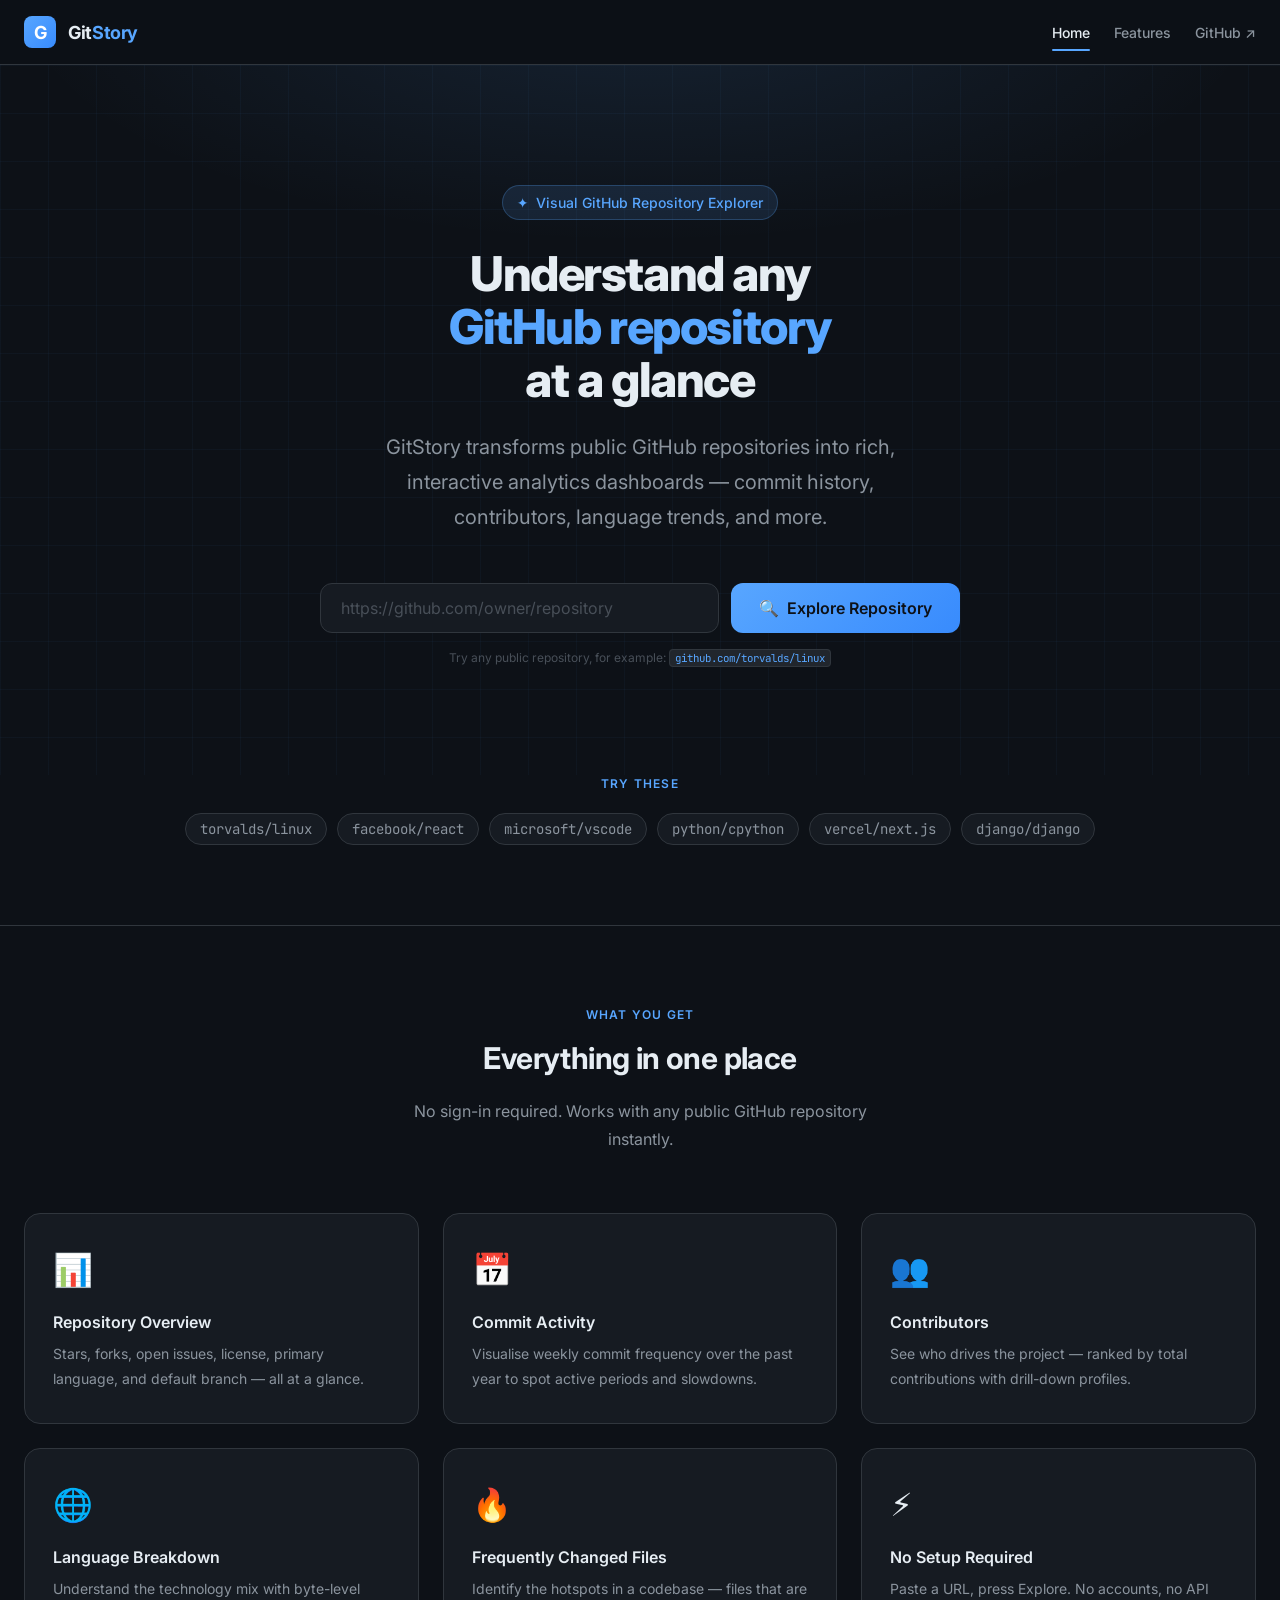
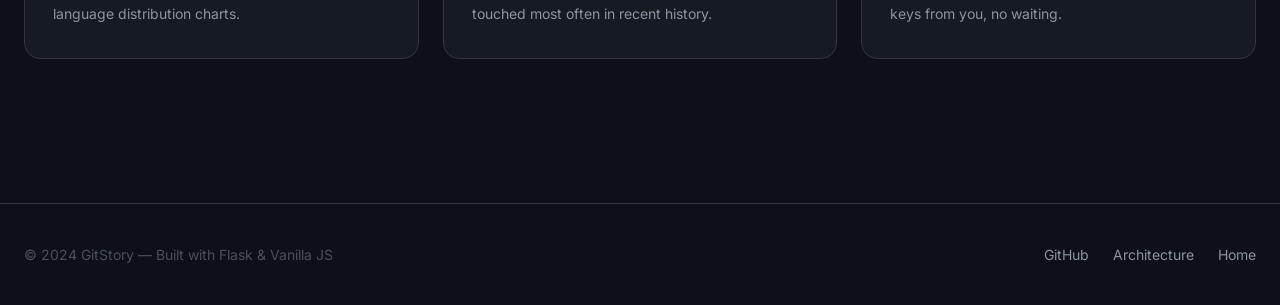
==== gitstory/frontend/index.html @ a5b90ef3 "chore: initialize GitStory project structure" ====
<!DOCTYPE html>
<html lang="en">
<head>
  <meta charset="UTF-8" />
  <meta name="viewport" content="width=device-width, initial-scale=1.0" />
  <title>GitStory — Visual GitHub Repository Explorer</title>
  <meta name="description" content="GitStory transforms public GitHub repositories into interactive development analytics dashboards. Explore commit history, contributors, languages, and more." />

  <!-- Favicon -->
  <link rel="icon" type="image/svg+xml" href="favicon.svg" />

  <!-- Stylesheets -->
  <link rel="stylesheet" href="assets/css/style.css" />
  <link rel="stylesheet" href="assets/css/responsive.css" />

  <style>
    /* ── Landing-page-specific styles ─────────────────────────────────── */

    /* Hero section */
    .hero {
      position: relative;
      overflow: hidden;
      padding: 120px 0 100px;
      text-align: center;
    }

    /* Subtle radial glow behind hero */
    .hero::before {
      content: '';
      position: absolute;
      inset: 0;
      background:
        radial-gradient(ellipse 70% 50% at 50% -10%, rgba(88,166,255,0.12) 0%, transparent 70%);
      pointer-events: none;
    }

    /* Animated grid pattern */
    .hero::after {
      content: '';
      position: absolute;
      inset: 0;
      background-image:
        linear-gradient(rgba(88,166,255,0.04) 1px, transparent 1px),
        linear-gradient(90deg, rgba(88,166,255,0.04) 1px, transparent 1px);
      background-size: 48px 48px;
      pointer-events: none;
    }

    .hero-content {
      position: relative;
      z-index: 1;
    }

    .hero-eyebrow {
      display: inline-flex;
      align-items: center;
      gap: 8px;
      font-size: var(--text-sm);
      font-weight: var(--fw-medium);
      color: var(--color-accent);
      background: var(--color-accent-muted);
      border: 1px solid rgba(88,166,255,0.25);
      padding: 6px 14px;
      border-radius: var(--radius-full);
      margin-bottom: 28px;
    }

    .hero-title {
      font-size: var(--text-5xl);
      font-weight: var(--fw-extrabold);
      line-height: 1.1;
      letter-spacing: -0.03em;
      color: var(--color-text-primary);
      margin-bottom: 24px;
    }

    .hero-title .accent { color: var(--color-accent); }

    .hero-description {
      font-size: var(--text-xl);
      color: var(--color-text-secondary);
      max-width: 580px;
      margin-inline: auto;
      margin-bottom: 48px;
      line-height: var(--lh-relaxed);
    }

    /* URL input row */
    .hero-input-row {
      display: flex;
      gap: 12px;
      max-width: 640px;
      margin-inline: auto;
      margin-bottom: 16px;
    }

    .hero-input {
      flex: 1;
      padding: 14px 20px;
      font-size: var(--text-base);
      background: var(--color-bg-surface);
      border: 1px solid var(--color-border);
      border-radius: var(--radius-lg);
      color: var(--color-text-primary);
      outline: none;
      transition: border-color var(--transition-fast), box-shadow var(--transition-fast);
    }

    .hero-input::placeholder { color: var(--color-text-muted); }

    .hero-input:focus {
      border-color: var(--color-accent);
      box-shadow: 0 0 0 3px var(--color-accent-muted);
    }

    .hero-input.error { border-color: var(--color-danger); }

    .hero-btn {
      padding: 14px 28px;
      font-size: var(--text-base);
      font-weight: var(--fw-semibold);
      background: linear-gradient(135deg, var(--color-accent), #388bfd);
      color: #0d1117;
      border: none;
      border-radius: var(--radius-lg);
      cursor: pointer;
      display: inline-flex;
      align-items: center;
      gap: 8px;
      transition:
        background var(--transition-fast),
        box-shadow var(--transition-fast),
        transform var(--transition-fast);
      white-space: nowrap;
      flex-shrink: 0;
    }

    .hero-btn:hover {
      background: linear-gradient(135deg, #79c0ff, #58a6ff);
      box-shadow: 0 0 28px rgba(88,166,255,0.35);
    }

    .hero-btn:active  { transform: translateY(1px); }
    .hero-btn:disabled { opacity: 0.55; cursor: not-allowed; transform: none; }

    .hero-btn:focus-visible {
      outline: 2px solid var(--color-accent);
      outline-offset: 3px;
    }

    .input-hint {
      font-size: var(--text-xs);
      color: var(--color-text-muted);
      margin-bottom: 8px;
    }

    .input-error-msg {
      font-size: var(--text-sm);
      color: var(--color-danger);
      min-height: 20px;
      margin-top: 4px;
    }

    /* Features section */
    .features-section {
      padding: 80px 0;
      border-top: 1px solid var(--color-border);
    }

    .section-label {
      font-size: var(--text-xs);
      font-weight: var(--fw-semibold);
      text-transform: uppercase;
      letter-spacing: 0.1em;
      color: var(--color-accent);
      margin-bottom: 12px;
      text-align: center;
    }

    .section-title {
      font-size: var(--text-3xl);
      font-weight: var(--fw-bold);
      color: var(--color-text-primary);
      text-align: center;
      letter-spacing: -0.02em;
      margin-bottom: 16px;
    }

    .section-subtitle {
      font-size: var(--text-base);
      color: var(--color-text-secondary);
      text-align: center;
      max-width: 480px;
      margin-inline: auto;
      margin-bottom: 60px;
      line-height: var(--lh-relaxed);
    }

    .features-grid {
      display: grid;
      grid-template-columns: repeat(3, 1fr);
      gap: 24px;
    }

    .feature-card {
      background: var(--color-bg-surface);
      border: 1px solid var(--color-border);
      border-radius: var(--radius-xl);
      padding: 32px 28px;
      transition: border-color var(--transition-normal), box-shadow var(--transition-normal), transform var(--transition-normal);
    }

    .feature-card:hover {
      border-color: var(--color-accent);
      box-shadow: 0 0 24px rgba(88,166,255,0.12);
      transform: translateY(-2px);
    }

    .feature-icon {
      font-size: 2rem;
      margin-bottom: 16px;
      display: block;
    }

    .feature-title {
      font-size: var(--text-base);
      font-weight: var(--fw-semibold);
      color: var(--color-text-primary);
      margin-bottom: 8px;
    }

    .feature-desc {
      font-size: var(--text-sm);
      color: var(--color-text-secondary);
      line-height: var(--lh-relaxed);
    }

    /* Example repos */
    .examples-section {
      padding: 0 0 80px;
    }

    .examples-row {
      display: flex;
      flex-wrap: wrap;
      gap: 10px;
      justify-content: center;
      margin-top: 20px;
    }

    .example-chip {
      display: inline-flex;
      align-items: center;
      gap: 6px;
      padding: 6px 14px;
      background: var(--color-bg-surface);
      border: 1px solid var(--color-border);
      border-radius: var(--radius-full);
      font-size: var(--text-sm);
      font-family: var(--font-mono);
      color: var(--color-text-secondary);
      cursor: pointer;
      transition: border-color var(--transition-fast), color var(--transition-fast), background var(--transition-fast);
    }

    .example-chip:hover {
      border-color: var(--color-accent);
      color: var(--color-accent);
      background: var(--color-accent-muted);
    }
  </style>
</head>

<body>
  <!-- ── Navigation ────────────────────────────────────────────────────── -->
  <nav class="navbar" role="navigation" aria-label="Main navigation">
    <div class="navbar-inner">
      <a href="index.html" class="navbar-brand" aria-label="GitStory home">
        <div class="brand-mark" aria-hidden="true">G</div>
        <span class="brand-name">Git<span>Story</span></span>
      </a>

      <ul class="navbar-links" id="nav-links" role="list">
        <li><a href="index.html" class="active" aria-current="page">Home</a></li>
        <li><a href="#features">Features</a></li>
        <li><a href="https://github.com" target="_blank" rel="noopener noreferrer">GitHub ↗</a></li>
      </ul>

      <button
        class="navbar-toggle"
        id="nav-toggle"
        aria-label="Toggle navigation menu"
        aria-expanded="false"
        aria-controls="nav-links"
      >
        <svg width="22" height="22" viewBox="0 0 24 24" fill="none" stroke="currentColor" stroke-width="2">
          <line x1="3" y1="6"  x2="21" y2="6"  />
          <line x1="3" y1="12" x2="21" y2="12" />
          <line x1="3" y1="18" x2="21" y2="18" />
        </svg>
      </button>
    </div>
  </nav>

  <!-- ── Hero ──────────────────────────────────────────────────────────── -->
  <main>
    <section class="hero" aria-labelledby="hero-heading">
      <div class="container">
        <div class="hero-content">
          <div class="hero-eyebrow" aria-label="Open source project">
            <span aria-hidden="true">✦</span>
            Visual GitHub Repository Explorer
          </div>

          <h1 class="hero-title" id="hero-heading">
            Understand any<br />
            <span class="accent">GitHub repository</span><br />
            at a glance
          </h1>

          <p class="hero-description">
            GitStory transforms public GitHub repositories into rich, interactive
            analytics dashboards — commit history, contributors, language trends, and more.
          </p>

          <!-- Repository URL input -->
          <form id="explore-form" novalidate aria-label="Explore a repository">
            <div class="hero-input-row">
              <label for="repo-url-input" class="sr-only">GitHub repository URL</label>
              <input
                type="url"
                id="repo-url-input"
                class="hero-input"
                placeholder="https://github.com/owner/repository"
                autocomplete="off"
                spellcheck="false"
                aria-required="true"
                aria-describedby="input-hint input-error"
              />
              <button type="submit" id="explore-btn" class="hero-btn">
                <span aria-hidden="true">🔍</span>
                Explore Repository
              </button>
            </div>

            <p id="input-hint" class="input-hint">
              Try any public repository, for example: <code>github.com/torvalds/linux</code>
            </p>
            <p id="input-error" class="input-error-msg hidden" aria-live="polite"></p>
          </form>
        </div>
      </div>
    </section>

    <!-- ── Example repositories ─────────────────────────────────────────── -->
    <section class="examples-section" aria-label="Example repositories">
      <div class="container">
        <p class="section-label">Try these</p>
        <div class="examples-row" id="examples-row">
          <button class="example-chip" data-url="https://github.com/torvalds/linux"       type="button">torvalds/linux</button>
          <button class="example-chip" data-url="https://github.com/facebook/react"       type="button">facebook/react</button>
          <button class="example-chip" data-url="https://github.com/microsoft/vscode"     type="button">microsoft/vscode</button>
          <button class="example-chip" data-url="https://github.com/python/cpython"       type="button">python/cpython</button>
          <button class="example-chip" data-url="https://github.com/vercel/next.js"       type="button">vercel/next.js</button>
          <button class="example-chip" data-url="https://github.com/django/django"        type="button">django/django</button>
        </div>
      </div>
    </section>

    <!-- ── Features ─────────────────────────────────────────────────────── -->
    <section class="features-section" id="features" aria-labelledby="features-heading">
      <div class="container">
        <p class="section-label">What you get</p>
        <h2 class="section-title" id="features-heading">Everything in one place</h2>
        <p class="section-subtitle">
          No sign-in required. Works with any public GitHub repository instantly.
        </p>

        <div class="features-grid">
          <article class="feature-card">
            <span class="feature-icon" aria-hidden="true">📊</span>
            <h3 class="feature-title">Repository Overview</h3>
            <p class="feature-desc">Stars, forks, open issues, license, primary language, and default branch — all at a glance.</p>
          </article>

          <article class="feature-card">
            <span class="feature-icon" aria-hidden="true">📅</span>
            <h3 class="feature-title">Commit Activity</h3>
            <p class="feature-desc">Visualise weekly commit frequency over the past year to spot active periods and slowdowns.</p>
          </article>

          <article class="feature-card">
            <span class="feature-icon" aria-hidden="true">👥</span>
            <h3 class="feature-title">Contributors</h3>
            <p class="feature-desc">See who drives the project — ranked by total contributions with drill-down profiles.</p>
          </article>

          <article class="feature-card">
            <span class="feature-icon" aria-hidden="true">🌐</span>
            <h3 class="feature-title">Language Breakdown</h3>
            <p class="feature-desc">Understand the technology mix with byte-level language distribution charts.</p>
          </article>

          <article class="feature-card">
            <span class="feature-icon" aria-hidden="true">🔥</span>
            <h3 class="feature-title">Frequently Changed Files</h3>
            <p class="feature-desc">Identify the hotspots in a codebase — files that are touched most often in recent history.</p>
          </article>

          <article class="feature-card">
            <span class="feature-icon" aria-hidden="true">⚡</span>
            <h3 class="feature-title">No Setup Required</h3>
            <p class="feature-desc">Paste a URL, press Explore. No accounts, no API keys from you, no waiting.</p>
          </article>
        </div>
      </div>
    </section>
  </main>

  <!-- ── Footer ────────────────────────────────────────────────────────── -->
  <footer class="footer">
    <div class="footer-inner">
      <p class="footer-copy">© 2024 GitStory — Built with Flask &amp; Vanilla JS</p>
      <nav class="footer-links" aria-label="Footer navigation">
        <a href="https://github.com" target="_blank" rel="noopener noreferrer">GitHub</a>
        <a href="docs/architecture.md">Architecture</a>
        <a href="index.html">Home</a>
      </nav>
    </div>
  </footer>

  <!-- Scripts (load order matters: config → utils → api → app) -->
  <script src="assets/js/config.js"></script>
  <script src="assets/js/utils.js"></script>
  <script src="assets/js/api.js"></script>
  <script src="assets/js/app.js"></script>

  <!-- Example chip click handler -->
  <script>
    document.getElementById('examples-row')?.addEventListener('click', (e) => {
      const chip = e.target.closest('.example-chip');
      if (!chip) return;
      const input = document.getElementById('repo-url-input');
      if (input) {
        input.value = chip.dataset.url;
        input.focus();
      }
    });
  </script>
</body>
</html>
---- gitstory/frontend/assets/css/style.css ----
/* ============================================================
   GitStory — Global Design System (style.css)
   Modern dark developer aesthetic with cyan accent
   ============================================================ */

/* ── Google Fonts import ──────────────────────────────────── */
@import url('https://fonts.googleapis.com/css2?family=Inter:wght@300;400;500;600;700;800&family=JetBrains+Mono:wght@400;500;600&display=swap');

/* ── Design tokens ───────────────────────────────────────── */
:root {
  /* Palette */
  --color-bg-base:       #0d1117;
  --color-bg-surface:    #161b22;
  --color-bg-elevated:   #21262d;
  --color-bg-overlay:    #30363d;
  --color-border:        #30363d;
  --color-border-subtle: #21262d;

  /* Accent — electric cyan */
  --color-accent:        #58a6ff;
  --color-accent-glow:   rgba(88, 166, 255, 0.18);
  --color-accent-hover:  #79c0ff;
  --color-accent-muted:  rgba(88, 166, 255, 0.12);

  /* Text */
  --color-text-primary:   #e6edf3;
  --color-text-secondary: #8b949e;
  --color-text-muted:     #484f58;
  --color-text-inverse:   #0d1117;

  /* Status */
  --color-success:  #3fb950;
  --color-warning:  #d29922;
  --color-danger:   #f85149;
  --color-info:     --color-accent;

  /* Typography */
  --font-sans:  'Inter', system-ui, -apple-system, sans-serif;
  --font-mono:  'JetBrains Mono', 'Fira Code', monospace;

  --text-xs:   0.75rem;
  --text-sm:   0.875rem;
  --text-base: 1rem;
  --text-lg:   1.125rem;
  --text-xl:   1.25rem;
  --text-2xl:  1.5rem;
  --text-3xl:  1.875rem;
  --text-4xl:  2.25rem;
  --text-5xl:  3rem;

  --fw-light:    300;
  --fw-regular:  400;
  --fw-medium:   500;
  --fw-semibold: 600;
  --fw-bold:     700;
  --fw-extrabold:800;

  --lh-tight:  1.25;
  --lh-normal: 1.5;
  --lh-relaxed:1.75;

  /* Spacing */
  --space-1:  0.25rem;
  --space-2:  0.5rem;
  --space-3:  0.75rem;
  --space-4:  1rem;
  --space-5:  1.25rem;
  --space-6:  1.5rem;
  --space-8:  2rem;
  --space-10: 2.5rem;
  --space-12: 3rem;
  --space-16: 4rem;
  --space-20: 5rem;
  --space-24: 6rem;

  /* Layout */
  --max-width:      1280px;
  --sidebar-width:  260px;

  /* Radii */
  --radius-sm:  4px;
  --radius-md:  8px;
  --radius-lg:  12px;
  --radius-xl:  16px;
  --radius-full:9999px;

  /* Shadows */
  --shadow-sm:  0 1px 3px rgba(0,0,0,0.4);
  --shadow-md:  0 4px 12px rgba(0,0,0,0.5);
  --shadow-lg:  0 8px 24px rgba(0,0,0,0.6);
  --shadow-glow:0 0 20px var(--color-accent-glow);

  /* Transitions */
  --transition-fast:   150ms ease;
  --transition-normal: 250ms ease;
  --transition-slow:   400ms ease;

  /* Z-index layers */
  --z-base:    1;
  --z-dropdown:100;
  --z-sticky:  200;
  --z-modal:   300;
  --z-toast:   400;
}

/* ── Reset & base ────────────────────────────────────────── */
*, *::before, *::after {
  box-sizing: border-box;
  margin: 0;
  padding: 0;
}

html {
  scroll-behavior: smooth;
  -webkit-text-size-adjust: 100%;
}

body {
  font-family: var(--font-sans);
  font-size: var(--text-base);
  font-weight: var(--fw-regular);
  line-height: var(--lh-normal);
  color: var(--color-text-primary);
  background-color: var(--color-bg-base);
  -webkit-font-smoothing: antialiased;
  -moz-osx-font-smoothing: grayscale;
}

img, video, svg {
  display: block;
  max-width: 100%;
}

a {
  color: var(--color-accent);
  text-decoration: none;
  transition: color var(--transition-fast);
}

a:hover { color: var(--color-accent-hover); }

a:focus-visible {
  outline: 2px solid var(--color-accent);
  outline-offset: 3px;
  border-radius: var(--radius-sm);
}

button {
  font-family: inherit;
  cursor: pointer;
}

input, textarea, select {
  font-family: inherit;
}

/* ── Typography helpers ──────────────────────────────────── */
.text-xs      { font-size: var(--text-xs); }
.text-sm      { font-size: var(--text-sm); }
.text-base    { font-size: var(--text-base); }
.text-lg      { font-size: var(--text-lg); }
.text-xl      { font-size: var(--text-xl); }
.text-2xl     { font-size: var(--text-2xl); }
.text-3xl     { font-size: var(--text-3xl); }
.text-4xl     { font-size: var(--text-4xl); }

.font-mono    { font-family: var(--font-mono); }
.font-medium  { font-weight: var(--fw-medium); }
.font-semibold{ font-weight: var(--fw-semibold); }
.font-bold    { font-weight: var(--fw-bold); }

.text-primary   { color: var(--color-text-primary); }
.text-secondary { color: var(--color-text-secondary); }
.text-muted     { color: var(--color-text-muted); }
.text-accent    { color: var(--color-accent); }
.text-success   { color: var(--color-success); }
.text-danger    { color: var(--color-danger); }
.text-warning   { color: var(--color-warning); }

/* ── Layout helpers ──────────────────────────────────────── */
.container {
  width: 100%;
  max-width: var(--max-width);
  margin-inline: auto;
  padding-inline: var(--space-6);
}

.flex          { display: flex; }
.flex-col      { flex-direction: column; }
.flex-wrap     { flex-wrap: wrap; }
.items-center  { align-items: center; }
.items-start   { align-items: flex-start; }
.justify-center{ justify-content: center; }
.justify-between{justify-content: space-between; }
.gap-2         { gap: var(--space-2); }
.gap-3         { gap: var(--space-3); }
.gap-4         { gap: var(--space-4); }
.gap-6         { gap: var(--space-6); }
.gap-8         { gap: var(--space-8); }
.grow          { flex-grow: 1; }

/* ── Buttons ─────────────────────────────────────────────── */
.btn {
  display: inline-flex;
  align-items: center;
  gap: var(--space-2);
  padding: var(--space-3) var(--space-6);
  font-size: var(--text-sm);
  font-weight: var(--fw-semibold);
  line-height: 1;
  border: 1px solid transparent;
  border-radius: var(--radius-md);
  cursor: pointer;
  transition:
    background-color var(--transition-fast),
    border-color var(--transition-fast),
    box-shadow var(--transition-fast),
    transform var(--transition-fast);
  white-space: nowrap;
  text-decoration: none;
}

.btn:focus-visible {
  outline: 2px solid var(--color-accent);
  outline-offset: 3px;
}

.btn:active { transform: translateY(1px); }

/* Primary */
.btn-primary {
  background: linear-gradient(135deg, var(--color-accent) 0%, #388bfd 100%);
  color: var(--color-text-inverse);
  border-color: var(--color-accent);
}
.btn-primary:hover {
  background: linear-gradient(135deg, var(--color-accent-hover) 0%, #58a6ff 100%);
  box-shadow: var(--shadow-glow);
  color: var(--color-text-inverse);
}

/* Ghost */
.btn-ghost {
  background: transparent;
  color: var(--color-text-secondary);
  border-color: var(--color-border);
}
.btn-ghost:hover {
  background: var(--color-bg-elevated);
  color: var(--color-text-primary);
  border-color: var(--color-accent);
}

/* Danger */
.btn-danger {
  background: transparent;
  color: var(--color-danger);
  border-color: var(--color-danger);
}
.btn-danger:hover {
  background: rgba(248,81,73,0.12);
}

/* Sizes */
.btn-sm { padding: var(--space-2) var(--space-4); font-size: var(--text-xs); }
.btn-lg { padding: var(--space-4) var(--space-8); font-size: var(--text-base); }

.btn:disabled, .btn[disabled] {
  opacity: 0.5;
  cursor: not-allowed;
  transform: none;
  pointer-events: none;
}

/* ── Input ───────────────────────────────────────────────── */
.input-field {
  width: 100%;
  padding: var(--space-3) var(--space-4);
  font-size: var(--text-sm);
  color: var(--color-text-primary);
  background: var(--color-bg-surface);
  border: 1px solid var(--color-border);
  border-radius: var(--radius-md);
  transition:
    border-color var(--transition-fast),
    box-shadow var(--transition-fast);
  outline: none;
}

.input-field::placeholder { color: var(--color-text-muted); }

.input-field:focus {
  border-color: var(--color-accent);
  box-shadow: 0 0 0 3px var(--color-accent-muted);
}

.input-field.error { border-color: var(--color-danger); }

/* ── Cards ───────────────────────────────────────────────── */
.card {
  background: var(--color-bg-surface);
  border: 1px solid var(--color-border);
  border-radius: var(--radius-lg);
  padding: var(--space-6);
  transition: border-color var(--transition-fast), box-shadow var(--transition-fast);
}

.card:hover {
  border-color: var(--color-accent);
  box-shadow: var(--shadow-glow);
}

.card-header {
  display: flex;
  align-items: center;
  justify-content: space-between;
  margin-bottom: var(--space-4);
  padding-bottom: var(--space-4);
  border-bottom: 1px solid var(--color-border-subtle);
}

.card-title {
  font-size: var(--text-base);
  font-weight: var(--fw-semibold);
  color: var(--color-text-primary);
  display: flex;
  align-items: center;
  gap: var(--space-2);
}

/* ── Badges ──────────────────────────────────────────────── */
.badge {
  display: inline-flex;
  align-items: center;
  gap: var(--space-1);
  padding: 2px var(--space-2);
  font-size: var(--text-xs);
  font-weight: var(--fw-medium);
  border-radius: var(--radius-full);
  white-space: nowrap;
}

.badge-accent  { background: var(--color-accent-muted); color: var(--color-accent); }
.badge-success { background: rgba(63,185,80,0.15);       color: var(--color-success); }
.badge-warning { background: rgba(210,153,34,0.15);      color: var(--color-warning); }
.badge-danger  { background: rgba(248,81,73,0.15);       color: var(--color-danger); }
.badge-neutral { background: var(--color-bg-elevated);   color: var(--color-text-secondary); }

/* ── Alert / message banners ─────────────────────────────── */
.alert {
  display: flex;
  align-items: flex-start;
  gap: var(--space-3);
  padding: var(--space-4) var(--space-5);
  border-radius: var(--radius-md);
  font-size: var(--text-sm);
  border: 1px solid transparent;
}

.alert-error   { background: rgba(248,81,73,0.1);   border-color: rgba(248,81,73,0.3); color: #ff7b72; }
.alert-success { background: rgba(63,185,80,0.1);   border-color: rgba(63,185,80,0.3); color: var(--color-success); }
.alert-warning { background: rgba(210,153,34,0.1);  border-color: rgba(210,153,34,0.3); color: var(--color-warning); }
.alert-info    { background: var(--color-accent-muted); border-color: rgba(88,166,255,0.3); color: var(--color-accent); }

/* ── Skeleton loaders ────────────────────────────────────── */
@keyframes skeleton-pulse {
  0%, 100% { opacity: 1; }
  50%       { opacity: 0.4; }
}

.skeleton {
  background: var(--color-bg-elevated);
  border-radius: var(--radius-sm);
  animation: skeleton-pulse 1.8s ease-in-out infinite;
}

.skeleton-text { height: 1em; margin-bottom: var(--space-2); }
.skeleton-text.w-3-4 { width: 75%; }
.skeleton-text.w-1-2 { width: 50%; }
.skeleton-text.w-1-4 { width: 25%; }
.skeleton-block { height: 120px; width: 100%; }

/* ── Stat item ───────────────────────────────────────────── */
.stat-item {
  display: flex;
  flex-direction: column;
  gap: var(--space-1);
}
.stat-value {
  font-size: var(--text-2xl);
  font-weight: var(--fw-bold);
  color: var(--color-text-primary);
  font-variant-numeric: tabular-nums;
}
.stat-label {
  font-size: var(--text-xs);
  color: var(--color-text-secondary);
  text-transform: uppercase;
  letter-spacing: 0.05em;
}

/* ── Navigation ──────────────────────────────────────────── */
.navbar {
  position: sticky;
  top: 0;
  z-index: var(--z-sticky);
  background: rgba(13, 17, 23, 0.85);
  backdrop-filter: blur(12px);
  -webkit-backdrop-filter: blur(12px);
  border-bottom: 1px solid var(--color-border);
}

.navbar-inner {
  display: flex;
  align-items: center;
  justify-content: space-between;
  height: 64px;
  padding-inline: var(--space-6);
  max-width: var(--max-width);
  margin-inline: auto;
}

.navbar-brand {
  display: flex;
  align-items: center;
  gap: var(--space-3);
  text-decoration: none;
}

.brand-mark {
  width: 32px;
  height: 32px;
  background: linear-gradient(135deg, var(--color-accent), #388bfd);
  border-radius: var(--radius-md);
  display: flex;
  align-items: center;
  justify-content: center;
  font-size: var(--text-lg);
  font-weight: var(--fw-bold);
  color: white;
  flex-shrink: 0;
}

.brand-name {
  font-size: var(--text-lg);
  font-weight: var(--fw-bold);
  color: var(--color-text-primary);
  letter-spacing: -0.02em;
}

.brand-name span { color: var(--color-accent); }

.navbar-links {
  display: flex;
  align-items: center;
  gap: var(--space-6);
  list-style: none;
}

.navbar-links a {
  font-size: var(--text-sm);
  font-weight: var(--fw-medium);
  color: var(--color-text-secondary);
  transition: color var(--transition-fast);
  padding: var(--space-2) 0;
  position: relative;
}

.navbar-links a::after {
  content: '';
  position: absolute;
  bottom: -2px;
  left: 0;
  right: 0;
  height: 2px;
  background: var(--color-accent);
  border-radius: 2px;
  transform: scaleX(0);
  transition: transform var(--transition-fast);
}

.navbar-links a:hover,
.navbar-links a.active {
  color: var(--color-text-primary);
}

.navbar-links a:hover::after,
.navbar-links a.active::after {
  transform: scaleX(1);
}

/* Mobile hamburger */
.navbar-toggle {
  display: none;
  background: none;
  border: none;
  color: var(--color-text-secondary);
  cursor: pointer;
  padding: var(--space-2);
}

/* ── Footer ──────────────────────────────────────────────── */
.footer {
  border-top: 1px solid var(--color-border);
  padding: var(--space-10) 0;
  margin-top: var(--space-16);
}

.footer-inner {
  max-width: var(--max-width);
  margin-inline: auto;
  padding-inline: var(--space-6);
  display: flex;
  align-items: center;
  justify-content: space-between;
  gap: var(--space-6);
  flex-wrap: wrap;
}

.footer-copy {
  font-size: var(--text-sm);
  color: var(--color-text-muted);
}

.footer-links {
  display: flex;
  gap: var(--space-6);
}

.footer-links a {
  font-size: var(--text-sm);
  color: var(--color-text-secondary);
}

/* ── Utility ─────────────────────────────────────────────── */
.sr-only {
  position: absolute;
  width: 1px;
  height: 1px;
  padding: 0;
  margin: -1px;
  overflow: hidden;
  clip: rect(0,0,0,0);
  white-space: nowrap;
  border: 0;
}

.hidden  { display: none !important; }
.visible { display: block; }

.mt-2  { margin-top: var(--space-2); }
.mt-4  { margin-top: var(--space-4); }
.mt-6  { margin-top: var(--space-6); }
.mt-8  { margin-top: var(--space-8); }
.mb-4  { margin-bottom: var(--space-4); }
.mb-6  { margin-bottom: var(--space-6); }
.mb-8  { margin-bottom: var(--space-8); }

.p-4   { padding: var(--space-4); }
.p-6   { padding: var(--space-6); }
.py-2  { padding-block: var(--space-2); }
.py-4  { padding-block: var(--space-4); }
.px-4  { padding-inline: var(--space-4); }

.truncate {
  overflow: hidden;
  text-overflow: ellipsis;
  white-space: nowrap;
}

.text-center { text-align: center; }

/* ── Code inline ─────────────────────────────────────────── */
code {
  font-family: var(--font-mono);
  font-size: 0.9em;
  background: var(--color-bg-elevated);
  border: 1px solid var(--color-border);
  border-radius: var(--radius-sm);
  padding: 1px 5px;
  color: var(--color-accent);
}

/* ── Divider ─────────────────────────────────────────────── */
.divider {
  height: 1px;
  background: var(--color-border);
  margin-block: var(--space-6);
}

/* ── Spinner ─────────────────────────────────────────────── */
@keyframes spin {
  to { transform: rotate(360deg); }
}

.spinner {
  display: inline-block;
  width: 18px;
  height: 18px;
  border: 2px solid var(--color-border);
  border-top-color: var(--color-accent);
  border-radius: 50%;
  animation: spin 0.7s linear infinite;
}

.spinner-lg {
  width: 36px;
  height: 36px;
  border-width: 3px;
}
---- gitstory/frontend/assets/css/responsive.css ----
/* ============================================================
   GitStory — Responsive Breakpoints (responsive.css)
   Mobile-first additions and overrides
   ============================================================ */

/* ── Tablet  (max 1024px) ────────────────────────────────── */
@media (max-width: 1024px) {
  .dashboard-grid {
    grid-template-columns: 1fr;
  }
  .dashboard-grid .span-2 {
    grid-column: span 1;
  }

  .stats-row {
    grid-template-columns: repeat(2, 1fr);
  }
}

/* ── Small tablet / large phone  (max 768px) ─────────────── */
@media (max-width: 768px) {
  /* Navbar */
  .navbar-links {
    display: none;
    position: absolute;
    top: 64px;
    left: 0;
    right: 0;
    flex-direction: column;
    background: var(--color-bg-surface);
    border-bottom: 1px solid var(--color-border);
    padding: var(--space-4);
    gap: var(--space-2);
    z-index: var(--z-dropdown);
  }

  .navbar-links.open { display: flex; }
  .navbar-toggle { display: block; }

  /* Sidebar collapses to top drawer */
  .app-shell { flex-direction: column; }

  .sidebar {
    width: 100%;
    height: auto;
    position: relative;
    border-right: none;
    border-bottom: 1px solid var(--color-border);
  }

  .sidebar-nav {
    display: none;
  }

  .sidebar.open .sidebar-nav {
    display: block;
  }

  /* Content */
  .content-header { padding: var(--space-4) var(--space-5); }
  .content-body   { padding: var(--space-4) var(--space-5); }

  .repo-overview { flex-direction: column; }

  .stats-row { grid-template-columns: repeat(2, 1fr); }

  /* Hero */
  .hero-title { font-size: var(--text-3xl) !important; }
  .hero-description { font-size: var(--text-base) !important; }

  .hero-input-row {
    flex-direction: column !important;
  }

  .features-grid {
    grid-template-columns: 1fr !important;
  }
}

/* ── Phone  (max 480px) ──────────────────────────────────── */
@media (max-width: 480px) {
  .container {
    padding-inline: var(--space-4);
  }

  .stats-row { grid-template-columns: 1fr 1fr; }

  .card { padding: var(--space-4); }

  .stat-card { padding: var(--space-4); }

  .stat-card-value { font-size: var(--text-xl); }

  .content-header { padding: var(--space-4); }
  .content-body   { padding: var(--space-4); }

  .hero-title { font-size: var(--text-2xl) !important; }

  .footer-inner { flex-direction: column; text-align: center; }
}

/* ── Reduced motion ──────────────────────────────────────── */
@media (prefers-reduced-motion: reduce) {
  *, *::before, *::after {
    animation-duration: 0.01ms !important;
    animation-iteration-count: 1 !important;
    transition-duration: 0.01ms !important;
    scroll-behavior: auto !important;
  }
}
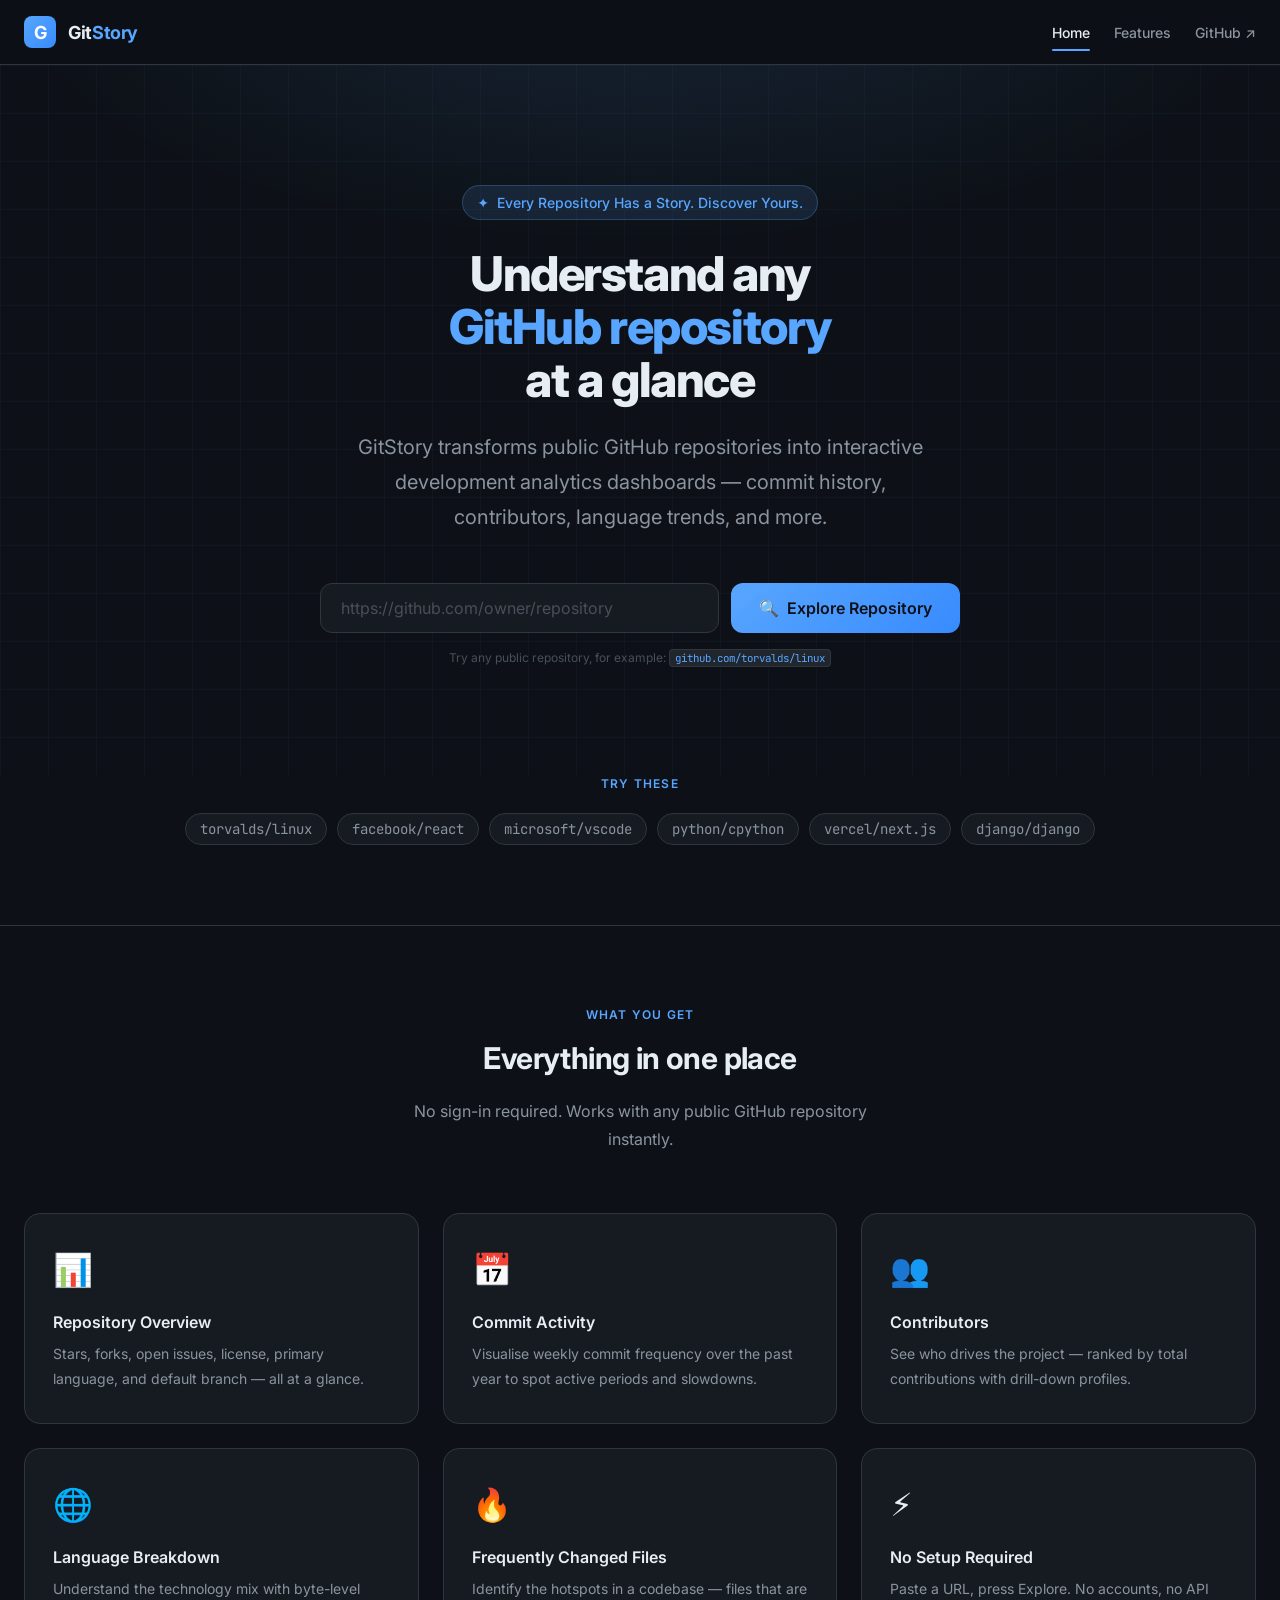
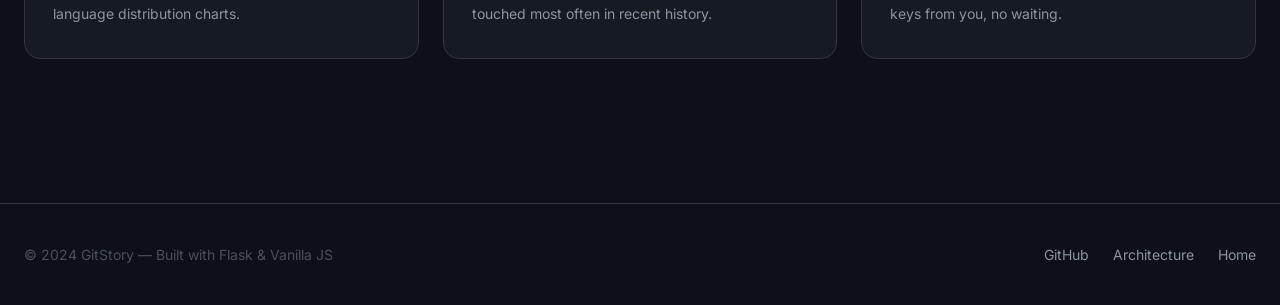
==== commit d0c7c672: "project foundation" ====
--- a/gitstory/frontend/index.html
+++ b/gitstory/frontend/index.html
@@ -307,9 +307,9 @@
     <section class="hero" aria-labelledby="hero-heading">
       <div class="container">
         <div class="hero-content">
-          <div class="hero-eyebrow" aria-label="Open source project">
+          <div class="hero-eyebrow" aria-label="Tagline">
             <span aria-hidden="true">✦</span>
-            Visual GitHub Repository Explorer
+            Every Repository Has a Story. Discover Yours.
           </div>
 
           <h1 class="hero-title" id="hero-heading">
@@ -319,8 +319,8 @@
           </h1>
 
           <p class="hero-description">
-            GitStory transforms public GitHub repositories into rich, interactive
-            analytics dashboards — commit history, contributors, language trends, and more.
+            GitStory transforms public GitHub repositories into interactive
+            development analytics dashboards — commit history, contributors, language trends, and more.
           </p>
 
           <!-- Repository URL input -->
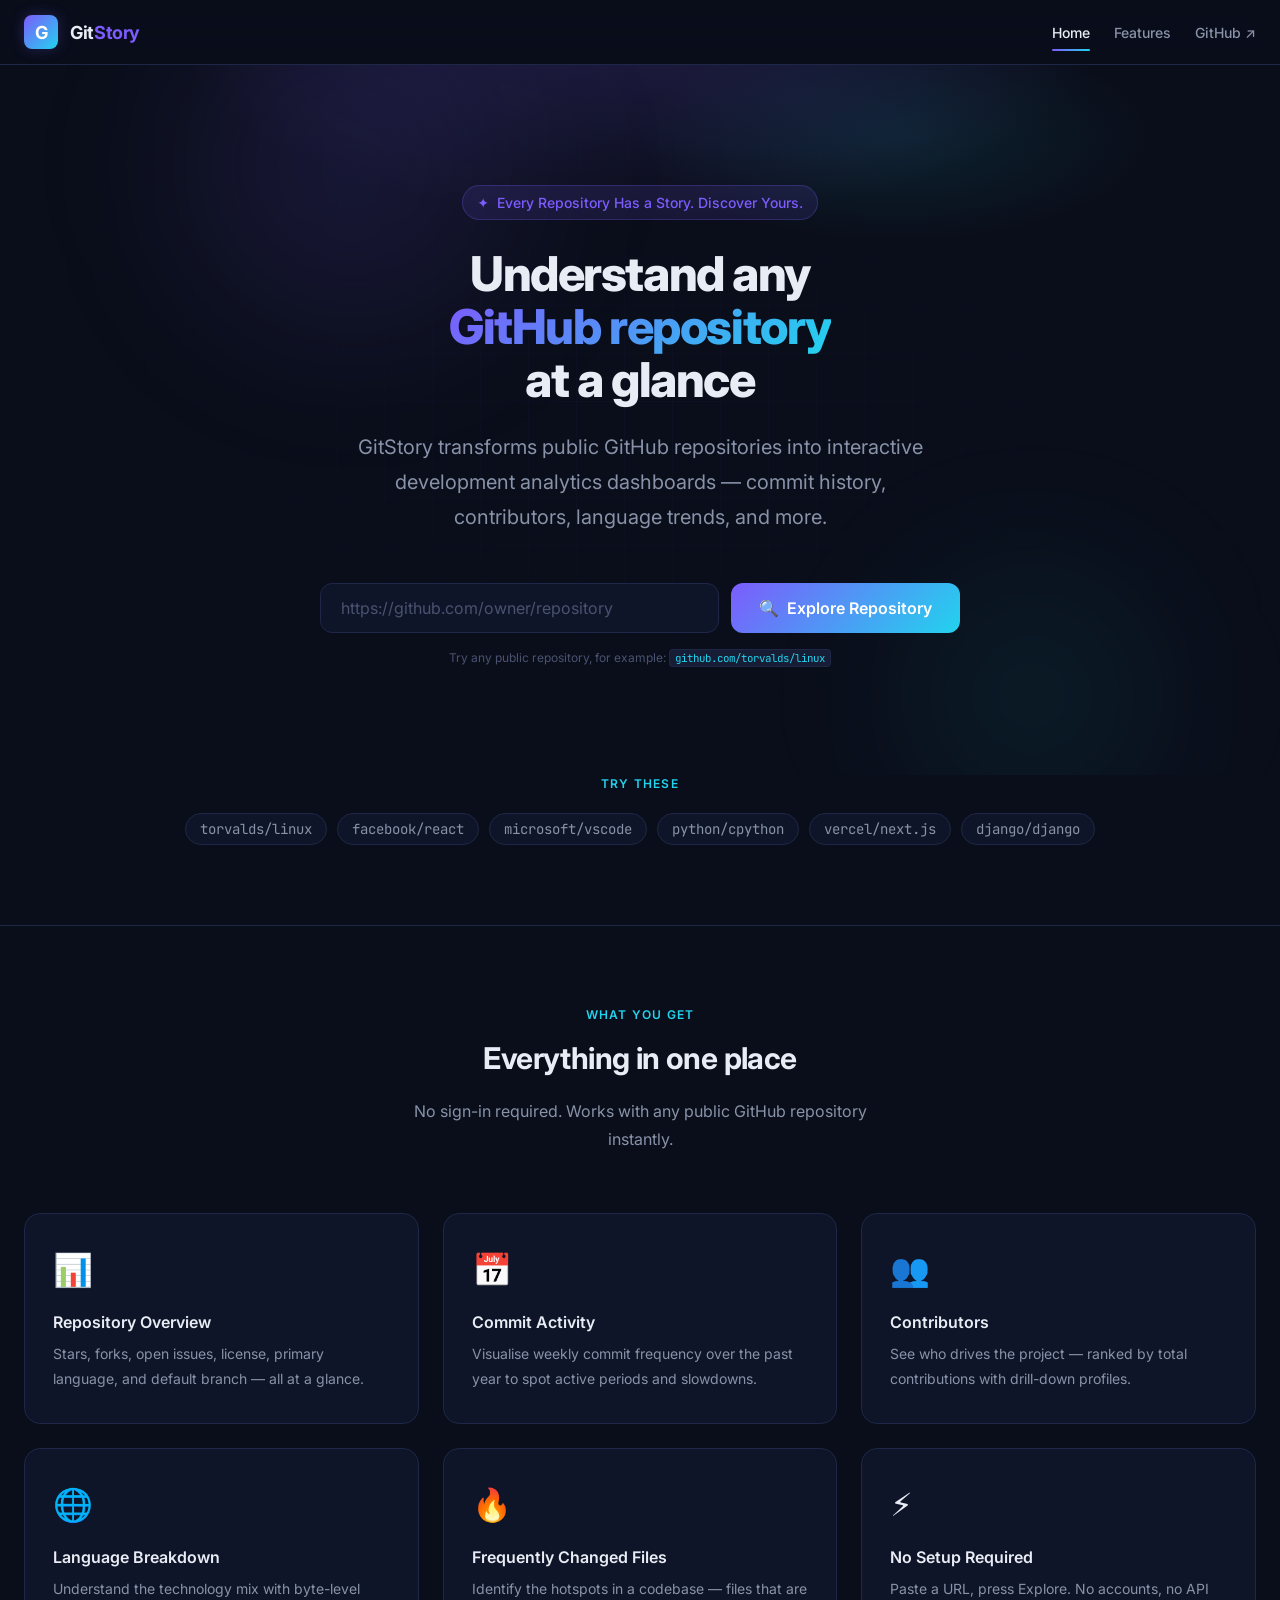
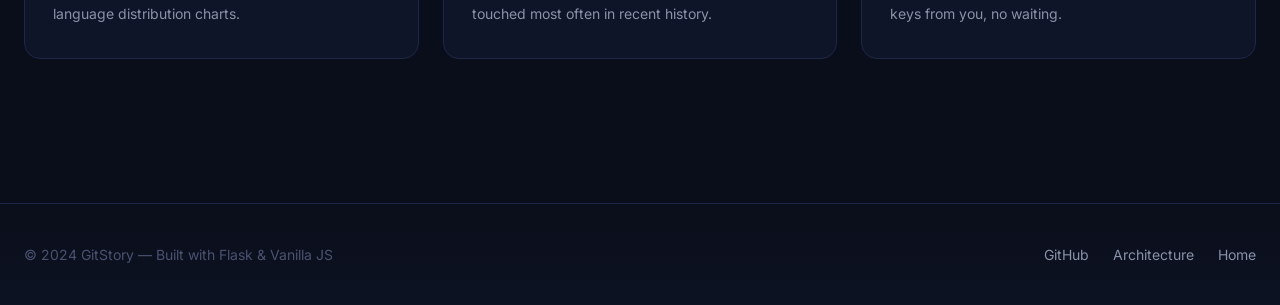
==== commit b754aae2: "feat: build GitStory application foundation" ====
--- a/gitstory/frontend/index.html
+++ b/gitstory/frontend/index.html
@@ -24,13 +24,14 @@
       text-align: center;
     }
 
-    /* Subtle radial glow behind hero */
+    /* Purple/cyan radial glow behind hero */
     .hero::before {
       content: '';
       position: absolute;
       inset: 0;
       background:
-        radial-gradient(ellipse 70% 50% at 50% -10%, rgba(88,166,255,0.12) 0%, transparent 70%);
+        radial-gradient(ellipse 60% 45% at 50% -5%, rgba(124,92,252,0.18) 0%, transparent 60%),
+        radial-gradient(ellipse 40% 30% at 70% 10%, rgba(34,211,238,0.10) 0%, transparent 50%);
       pointer-events: none;
     }
 
@@ -40,10 +41,12 @@
       position: absolute;
       inset: 0;
       background-image:
-        linear-gradient(rgba(88,166,255,0.04) 1px, transparent 1px),
-        linear-gradient(90deg, rgba(88,166,255,0.04) 1px, transparent 1px);
+        linear-gradient(rgba(124,92,252,0.04) 1px, transparent 1px),
+        linear-gradient(90deg, rgba(124,92,252,0.04) 1px, transparent 1px);
       background-size: 48px 48px;
       pointer-events: none;
+      mask-image: radial-gradient(ellipse 60% 60% at center, black 0%, transparent 70%);
+      -webkit-mask-image: radial-gradient(ellipse 60% 60% at center, black 0%, transparent 70%);
     }
 
     .hero-content {
@@ -59,10 +62,11 @@
       font-weight: var(--fw-medium);
       color: var(--color-accent);
       background: var(--color-accent-muted);
-      border: 1px solid rgba(88,166,255,0.25);
+      border: 1px solid rgba(124,92,252,0.25);
       padding: 6px 14px;
       border-radius: var(--radius-full);
       margin-bottom: 28px;
+      animation: fadeInUp 0.5s ease forwards;
     }
 
     .hero-title {
@@ -72,9 +76,17 @@
       letter-spacing: -0.03em;
       color: var(--color-text-primary);
       margin-bottom: 24px;
-    }
-
-    .hero-title .accent { color: var(--color-accent); }
+      animation: fadeInUp 0.6s ease forwards;
+      animation-delay: 0.1s;
+      opacity: 0;
+    }
+
+    .hero-title .accent {
+      background: linear-gradient(135deg, var(--color-accent), var(--color-cyan));
+      -webkit-background-clip: text;
+      -webkit-text-fill-color: transparent;
+      background-clip: text;
+    }
 
     .hero-description {
       font-size: var(--text-xl);
@@ -83,6 +95,9 @@
       margin-inline: auto;
       margin-bottom: 48px;
       line-height: var(--lh-relaxed);
+      animation: fadeInUp 0.6s ease forwards;
+      animation-delay: 0.2s;
+      opacity: 0;
     }
 
     /* URL input row */
@@ -92,6 +107,9 @@
       max-width: 640px;
       margin-inline: auto;
       margin-bottom: 16px;
+      animation: fadeInUp 0.6s ease forwards;
+      animation-delay: 0.3s;
+      opacity: 0;
     }
 
     .hero-input {
@@ -110,7 +128,7 @@
 
     .hero-input:focus {
       border-color: var(--color-accent);
-      box-shadow: 0 0 0 3px var(--color-accent-muted);
+      box-shadow: 0 0 0 3px var(--color-accent-muted), 0 0 20px rgba(124,92,252,0.12);
     }
 
     .hero-input.error { border-color: var(--color-danger); }
@@ -119,8 +137,8 @@
       padding: 14px 28px;
       font-size: var(--text-base);
       font-weight: var(--fw-semibold);
-      background: linear-gradient(135deg, var(--color-accent), #388bfd);
-      color: #0d1117;
+      background: linear-gradient(135deg, var(--color-accent), var(--color-cyan));
+      color: #fff;
       border: none;
       border-radius: var(--radius-lg);
       cursor: pointer;
@@ -136,8 +154,8 @@
     }
 
     .hero-btn:hover {
-      background: linear-gradient(135deg, #79c0ff, #58a6ff);
-      box-shadow: 0 0 28px rgba(88,166,255,0.35);
+      background: linear-gradient(135deg, var(--color-accent-hover), #67e8f9);
+      box-shadow: 0 0 28px rgba(124,92,252,0.35), 0 0 28px rgba(34,211,238,0.2);
     }
 
     .hero-btn:active  { transform: translateY(1px); }
@@ -172,7 +190,7 @@
       font-weight: var(--fw-semibold);
       text-transform: uppercase;
       letter-spacing: 0.1em;
-      color: var(--color-accent);
+      color: var(--color-cyan);
       margin-bottom: 12px;
       text-align: center;
     }
@@ -208,12 +226,30 @@
       border-radius: var(--radius-xl);
       padding: 32px 28px;
       transition: border-color var(--transition-normal), box-shadow var(--transition-normal), transform var(--transition-normal);
+      position: relative;
+      overflow: hidden;
+    }
+
+    .feature-card::before {
+      content: '';
+      position: absolute;
+      top: 0;
+      left: 0;
+      right: 0;
+      height: 2px;
+      background: linear-gradient(90deg, var(--color-accent), var(--color-cyan));
+      opacity: 0;
+      transition: opacity var(--transition-normal);
     }
 
     .feature-card:hover {
-      border-color: var(--color-accent);
-      box-shadow: 0 0 24px rgba(88,166,255,0.12);
-      transform: translateY(-2px);
+      border-color: rgba(124,92,252,0.35);
+      box-shadow: 0 0 24px rgba(124,92,252,0.12), 0 4px 16px rgba(0,0,0,0.3);
+      transform: translateY(-3px);
+    }
+
+    .feature-card:hover::before {
+      opacity: 1;
     }
 
     .feature-icon {
@@ -260,13 +296,46 @@
       font-family: var(--font-mono);
       color: var(--color-text-secondary);
       cursor: pointer;
-      transition: border-color var(--transition-fast), color var(--transition-fast), background var(--transition-fast);
+      transition: border-color var(--transition-fast), color var(--transition-fast), background var(--transition-fast), transform var(--transition-fast);
     }
 
     .example-chip:hover {
       border-color: var(--color-accent);
       color: var(--color-accent);
       background: var(--color-accent-muted);
+      transform: translateY(-1px);
+    }
+
+    /* ── Floating orbs background ─────────────────────────── */
+    .hero-orb {
+      position: absolute;
+      border-radius: 50%;
+      filter: blur(80px);
+      pointer-events: none;
+      z-index: 0;
+    }
+
+    .hero-orb-1 {
+      width: 320px;
+      height: 320px;
+      background: rgba(124,92,252,0.12);
+      top: -60px;
+      left: 15%;
+      animation: float-orb 8s ease-in-out infinite;
+    }
+
+    .hero-orb-2 {
+      width: 240px;
+      height: 240px;
+      background: rgba(34,211,238,0.08);
+      bottom: -40px;
+      right: 10%;
+      animation: float-orb 10s ease-in-out infinite reverse;
+    }
+
+    @keyframes float-orb {
+      0%, 100% { transform: translateY(0); }
+      50% { transform: translateY(-20px); }
     }
   </style>
 </head>
@@ -305,6 +374,8 @@
   <!-- ── Hero ──────────────────────────────────────────────────────────── -->
   <main>
     <section class="hero" aria-labelledby="hero-heading">
+      <div class="hero-orb hero-orb-1" aria-hidden="true"></div>
+      <div class="hero-orb hero-orb-2" aria-hidden="true"></div>
       <div class="container">
         <div class="hero-content">
           <div class="hero-eyebrow" aria-label="Tagline">
--- a/gitstory/frontend/assets/css/style.css
+++ b/gitstory/frontend/assets/css/style.css
@@ -1,6 +1,6 @@
 /* ============================================================
    GitStory — Global Design System (style.css)
-   Modern dark developer aesthetic with cyan accent
+   Premium dark developer aesthetic: navy backgrounds, purple/cyan accents
    ============================================================ */
 
 /* ── Google Fonts import ──────────────────────────────────── */
@@ -8,31 +8,33 @@
 
 /* ── Design tokens ───────────────────────────────────────── */
 :root {
-  /* Palette */
-  --color-bg-base:       #0d1117;
-  --color-bg-surface:    #161b22;
-  --color-bg-elevated:   #21262d;
-  --color-bg-overlay:    #30363d;
-  --color-border:        #30363d;
-  --color-border-subtle: #21262d;
-
-  /* Accent — electric cyan */
-  --color-accent:        #58a6ff;
-  --color-accent-glow:   rgba(88, 166, 255, 0.18);
-  --color-accent-hover:  #79c0ff;
-  --color-accent-muted:  rgba(88, 166, 255, 0.12);
+  /* Palette — deep navy foundations */
+  --color-bg-base:       #0a0e1a;
+  --color-bg-surface:    #0f1528;
+  --color-bg-elevated:   #161d35;
+  --color-bg-overlay:    #1e2747;
+  --color-border:        #1e2747;
+  --color-border-subtle: #161d35;
+
+  /* Accent — purple / cyan gradient spectrum */
+  --color-accent:        #7c5cfc;
+  --color-accent-glow:   rgba(124, 92, 252, 0.20);
+  --color-accent-hover:  #9b7dff;
+  --color-accent-muted:  rgba(124, 92, 252, 0.12);
+  --color-cyan:          #22d3ee;
+  --color-cyan-muted:    rgba(34, 211, 238, 0.12);
 
   /* Text */
-  --color-text-primary:   #e6edf3;
-  --color-text-secondary: #8b949e;
-  --color-text-muted:     #484f58;
-  --color-text-inverse:   #0d1117;
+  --color-text-primary:   #e8ecf4;
+  --color-text-secondary: #8892a8;
+  --color-text-muted:     #4a5270;
+  --color-text-inverse:   #0a0e1a;
 
   /* Status */
-  --color-success:  #3fb950;
-  --color-warning:  #d29922;
-  --color-danger:   #f85149;
-  --color-info:     --color-accent;
+  --color-success:  #34d399;
+  --color-warning:  #fbbf24;
+  --color-danger:   #f87171;
+  --color-info:     var(--color-cyan);
 
   /* Typography */
   --font-sans:  'Inter', system-ui, -apple-system, sans-serif;
@@ -82,18 +84,21 @@
   --radius-md:  8px;
   --radius-lg:  12px;
   --radius-xl:  16px;
+  --radius-2xl: 20px;
   --radius-full:9999px;
 
   /* Shadows */
-  --shadow-sm:  0 1px 3px rgba(0,0,0,0.4);
-  --shadow-md:  0 4px 12px rgba(0,0,0,0.5);
-  --shadow-lg:  0 8px 24px rgba(0,0,0,0.6);
+  --shadow-sm:  0 1px 3px rgba(0,0,0,0.5);
+  --shadow-md:  0 4px 12px rgba(0,0,0,0.6);
+  --shadow-lg:  0 8px 24px rgba(0,0,0,0.7);
   --shadow-glow:0 0 20px var(--color-accent-glow);
+  --shadow-glow-cyan: 0 0 20px rgba(34, 211, 238, 0.15);
 
   /* Transitions */
   --transition-fast:   150ms ease;
   --transition-normal: 250ms ease;
   --transition-slow:   400ms ease;
+  --transition-spring: 350ms cubic-bezier(0.34, 1.56, 0.64, 1);
 
   /* Z-index layers */
   --z-base:    1;
@@ -227,15 +232,15 @@
 
 .btn:active { transform: translateY(1px); }
 
-/* Primary */
+/* Primary — purple/cyan gradient */
 .btn-primary {
-  background: linear-gradient(135deg, var(--color-accent) 0%, #388bfd 100%);
+  background: linear-gradient(135deg, var(--color-accent) 0%, var(--color-cyan) 100%);
   color: var(--color-text-inverse);
   border-color: var(--color-accent);
 }
 .btn-primary:hover {
-  background: linear-gradient(135deg, var(--color-accent-hover) 0%, #58a6ff 100%);
-  box-shadow: var(--shadow-glow);
+  background: linear-gradient(135deg, var(--color-accent-hover) 0%, #67e8f9 100%);
+  box-shadow: var(--shadow-glow), var(--shadow-glow-cyan);
   color: var(--color-text-inverse);
 }
 
@@ -258,7 +263,7 @@
   border-color: var(--color-danger);
 }
 .btn-danger:hover {
-  background: rgba(248,81,73,0.12);
+  background: rgba(248,113,113,0.12);
 }
 
 /* Sizes */
@@ -302,12 +307,13 @@
   border: 1px solid var(--color-border);
   border-radius: var(--radius-lg);
   padding: var(--space-6);
-  transition: border-color var(--transition-fast), box-shadow var(--transition-fast);
+  transition: border-color var(--transition-fast), box-shadow var(--transition-fast), transform var(--transition-fast);
 }
 
 .card:hover {
-  border-color: var(--color-accent);
+  border-color: rgba(124, 92, 252, 0.4);
   box-shadow: var(--shadow-glow);
+  transform: translateY(-1px);
 }
 
 .card-header {
@@ -341,10 +347,11 @@
 }
 
 .badge-accent  { background: var(--color-accent-muted); color: var(--color-accent); }
-.badge-success { background: rgba(63,185,80,0.15);       color: var(--color-success); }
-.badge-warning { background: rgba(210,153,34,0.15);      color: var(--color-warning); }
-.badge-danger  { background: rgba(248,81,73,0.15);       color: var(--color-danger); }
+.badge-success { background: rgba(52,211,153,0.15);     color: var(--color-success); }
+.badge-warning { background: rgba(251,191,36,0.15);     color: var(--color-warning); }
+.badge-danger  { background: rgba(248,113,113,0.15);    color: var(--color-danger); }
 .badge-neutral { background: var(--color-bg-elevated);   color: var(--color-text-secondary); }
+.badge-cyan    { background: var(--color-cyan-muted);    color: var(--color-cyan); }
 
 /* ── Alert / message banners ─────────────────────────────── */
 .alert {
@@ -357,21 +364,27 @@
   border: 1px solid transparent;
 }
 
-.alert-error   { background: rgba(248,81,73,0.1);   border-color: rgba(248,81,73,0.3); color: #ff7b72; }
-.alert-success { background: rgba(63,185,80,0.1);   border-color: rgba(63,185,80,0.3); color: var(--color-success); }
-.alert-warning { background: rgba(210,153,34,0.1);  border-color: rgba(210,153,34,0.3); color: var(--color-warning); }
-.alert-info    { background: var(--color-accent-muted); border-color: rgba(88,166,255,0.3); color: var(--color-accent); }
+.alert-error   { background: rgba(248,113,113,0.1); border-color: rgba(248,113,113,0.3); color: #fca5a5; }
+.alert-success { background: rgba(52,211,153,0.1);  border-color: rgba(52,211,153,0.3); color: var(--color-success); }
+.alert-warning { background: rgba(251,191,36,0.1);  border-color: rgba(251,191,36,0.3); color: var(--color-warning); }
+.alert-info    { background: var(--color-cyan-muted); border-color: rgba(34,211,238,0.3); color: var(--color-cyan); }
 
 /* ── Skeleton loaders ────────────────────────────────────── */
 @keyframes skeleton-pulse {
   0%, 100% { opacity: 1; }
-  50%       { opacity: 0.4; }
+  50%       { opacity: 0.35; }
 }
 
 .skeleton {
-  background: var(--color-bg-elevated);
+  background: linear-gradient(90deg, var(--color-bg-elevated) 0%, var(--color-bg-overlay) 50%, var(--color-bg-elevated) 100%);
+  background-size: 200% 100%;
   border-radius: var(--radius-sm);
-  animation: skeleton-pulse 1.8s ease-in-out infinite;
+  animation: skeleton-shimmer 1.8s ease-in-out infinite;
+}
+
+@keyframes skeleton-shimmer {
+  0%   { background-position: 200% 0; }
+  100% { background-position: -200% 0; }
 }
 
 .skeleton-text { height: 1em; margin-bottom: var(--space-2); }
@@ -404,9 +417,9 @@
   position: sticky;
   top: 0;
   z-index: var(--z-sticky);
-  background: rgba(13, 17, 23, 0.85);
-  backdrop-filter: blur(12px);
-  -webkit-backdrop-filter: blur(12px);
+  background: rgba(10, 14, 26, 0.82);
+  backdrop-filter: blur(16px) saturate(1.6);
+  -webkit-backdrop-filter: blur(16px) saturate(1.6);
   border-bottom: 1px solid var(--color-border);
 }
 
@@ -428,9 +441,9 @@
 }
 
 .brand-mark {
-  width: 32px;
-  height: 32px;
-  background: linear-gradient(135deg, var(--color-accent), #388bfd);
+  width: 34px;
+  height: 34px;
+  background: linear-gradient(135deg, var(--color-accent), var(--color-cyan));
   border-radius: var(--radius-md);
   display: flex;
   align-items: center;
@@ -439,6 +452,13 @@
   font-weight: var(--fw-bold);
   color: white;
   flex-shrink: 0;
+  box-shadow: 0 0 14px rgba(124, 92, 252, 0.25);
+  transition: box-shadow var(--transition-normal), transform var(--transition-normal);
+}
+
+.navbar-brand:hover .brand-mark {
+  box-shadow: 0 0 22px rgba(124, 92, 252, 0.4);
+  transform: scale(1.05);
 }
 
 .brand-name {
@@ -473,7 +493,7 @@
   left: 0;
   right: 0;
   height: 2px;
-  background: var(--color-accent);
+  background: linear-gradient(90deg, var(--color-accent), var(--color-cyan));
   border-radius: 2px;
   transform: scaleX(0);
   transition: transform var(--transition-fast);
@@ -504,6 +524,7 @@
   border-top: 1px solid var(--color-border);
   padding: var(--space-10) 0;
   margin-top: var(--space-16);
+  background: linear-gradient(180deg, transparent 0%, rgba(15, 21, 40, 0.6) 100%);
 }
 
 .footer-inner {
@@ -530,6 +551,11 @@
 .footer-links a {
   font-size: var(--text-sm);
   color: var(--color-text-secondary);
+  transition: color var(--transition-fast);
+}
+
+.footer-links a:hover {
+  color: var(--color-accent);
 }
 
 /* ── Utility ─────────────────────────────────────────────── */
@@ -578,7 +604,7 @@
   border: 1px solid var(--color-border);
   border-radius: var(--radius-sm);
   padding: 1px 5px;
-  color: var(--color-accent);
+  color: var(--color-cyan);
 }
 
 /* ── Divider ─────────────────────────────────────────────── */
@@ -608,3 +634,52 @@
   height: 36px;
   border-width: 3px;
 }
+
+/* ── Gradient text utility ───────────────────────────────── */
+.gradient-text {
+  background: linear-gradient(135deg, var(--color-accent), var(--color-cyan));
+  -webkit-background-clip: text;
+  -webkit-text-fill-color: transparent;
+  background-clip: text;
+}
+
+/* ── Glow border utility ─────────────────────────────────── */
+.glow-border {
+  position: relative;
+}
+
+.glow-border::before {
+  content: '';
+  position: absolute;
+  inset: -1px;
+  border-radius: inherit;
+  background: linear-gradient(135deg, rgba(124,92,252,0.3), rgba(34,211,238,0.3));
+  z-index: -1;
+  opacity: 0;
+  transition: opacity var(--transition-normal);
+}
+
+.glow-border:hover::before {
+  opacity: 1;
+}
+
+/* ── Fade-in animation ───────────────────────────────────── */
+@keyframes fadeInUp {
+  from {
+    opacity: 0;
+    transform: translateY(16px);
+  }
+  to {
+    opacity: 1;
+    transform: translateY(0);
+  }
+}
+
+.animate-fade-in {
+  animation: fadeInUp 0.5s ease forwards;
+}
+
+.animate-fade-in-delay-1 { animation-delay: 0.1s; opacity: 0; }
+.animate-fade-in-delay-2 { animation-delay: 0.2s; opacity: 0; }
+.animate-fade-in-delay-3 { animation-delay: 0.3s; opacity: 0; }
+.animate-fade-in-delay-4 { animation-delay: 0.4s; opacity: 0; }
--- a/gitstory/frontend/assets/css/responsive.css
+++ b/gitstory/frontend/assets/css/responsive.css
@@ -32,6 +32,7 @@
     padding: var(--space-4);
     gap: var(--space-2);
     z-index: var(--z-dropdown);
+    box-shadow: var(--shadow-lg);
   }
 
   .navbar-links.open { display: flex; }
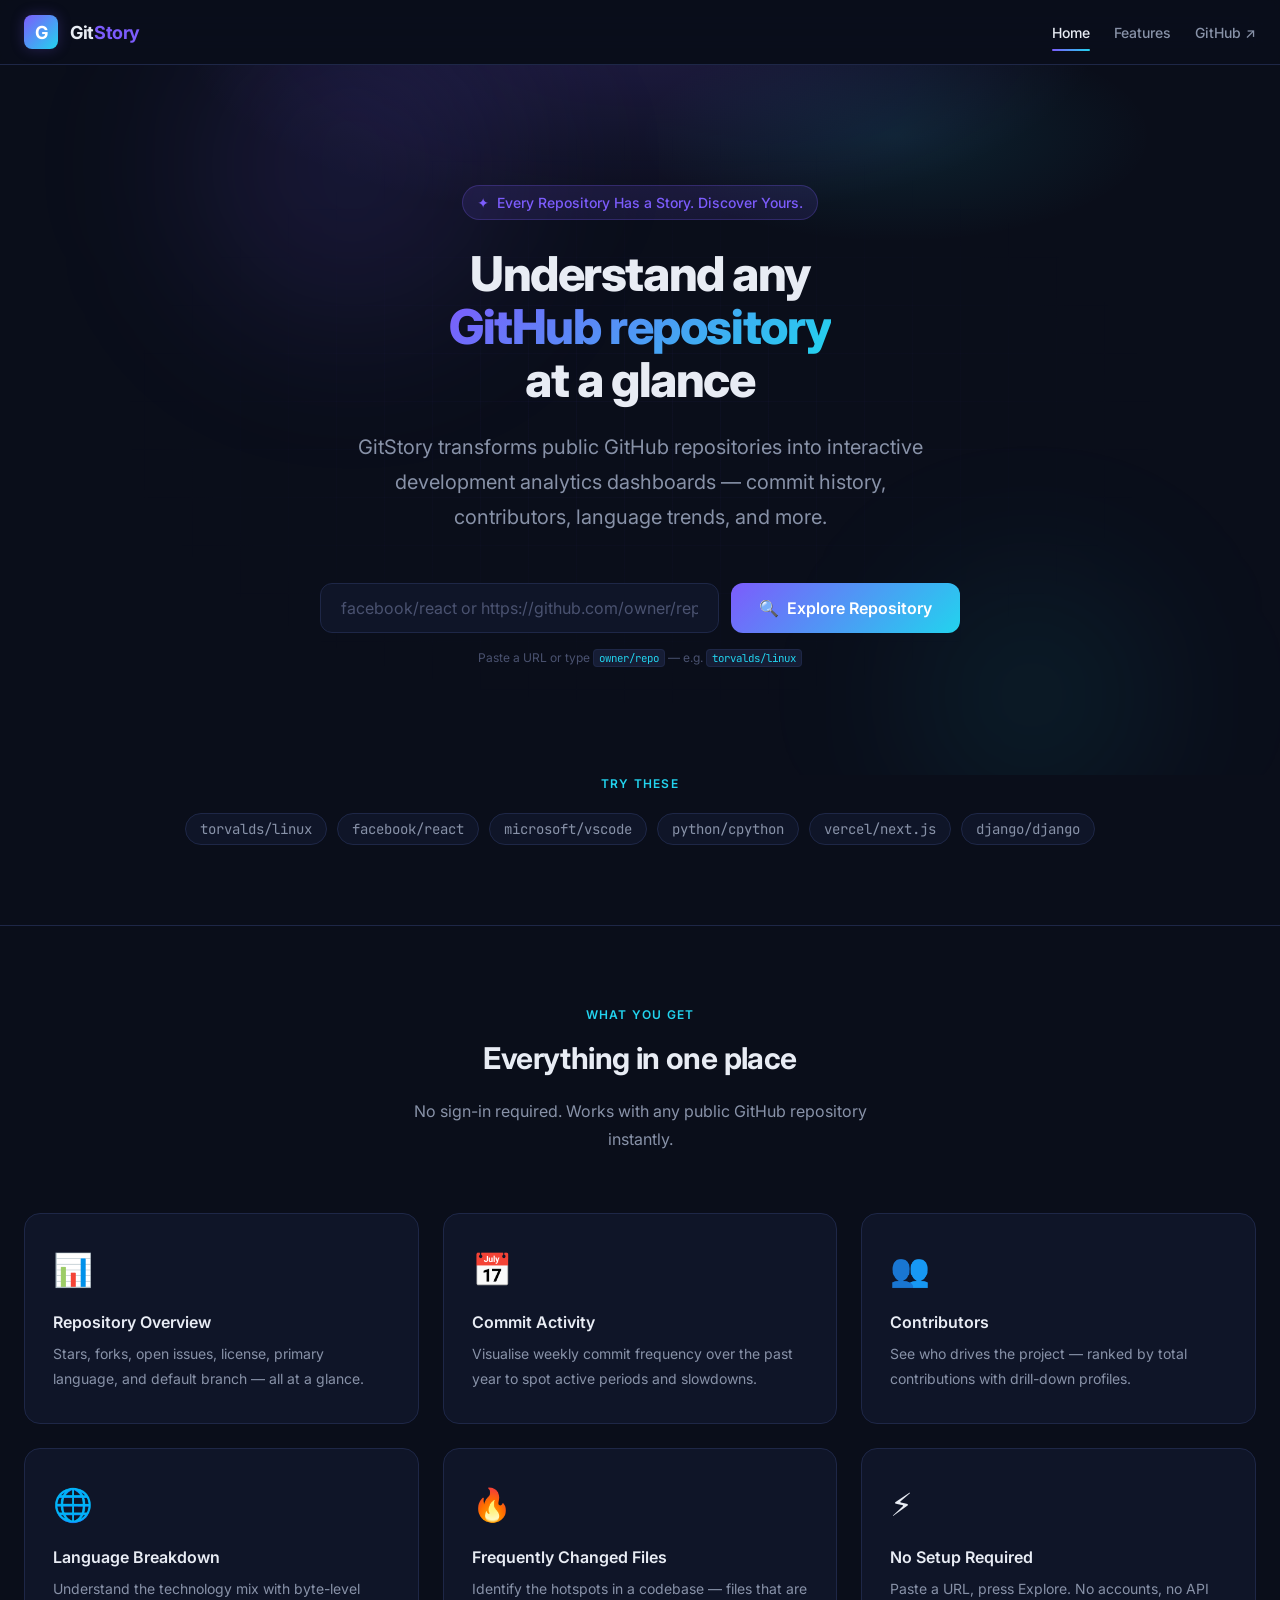
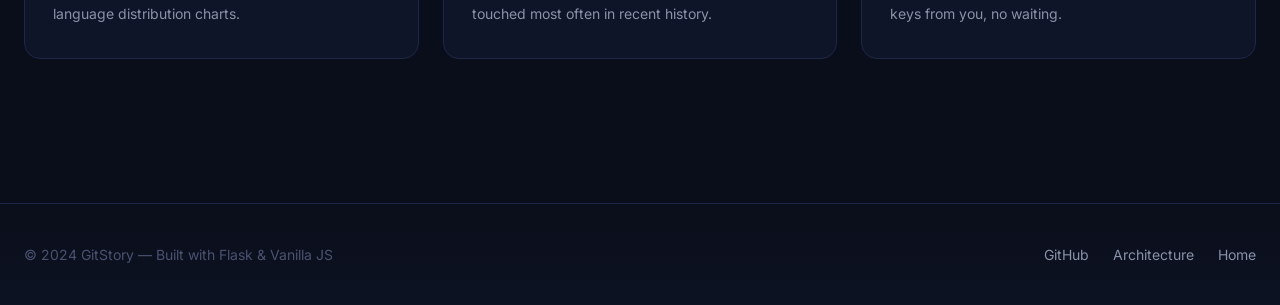
==== commit 367d4036: "fix: update search input to show owner/repo shorthand support" ====
--- a/gitstory/frontend/index.html
+++ b/gitstory/frontend/index.html
@@ -402,7 +402,7 @@
                 type="url"
                 id="repo-url-input"
                 class="hero-input"
-                placeholder="https://github.com/owner/repository"
+                placeholder="facebook/react or https://github.com/owner/repo"
                 autocomplete="off"
                 spellcheck="false"
                 aria-required="true"
@@ -415,7 +415,7 @@
             </div>
 
             <p id="input-hint" class="input-hint">
-              Try any public repository, for example: <code>github.com/torvalds/linux</code>
+              Paste a URL or type <code>owner/repo</code> — e.g. <code>torvalds/linux</code>
             </p>
             <p id="input-error" class="input-error-msg hidden" aria-live="polite"></p>
           </form>
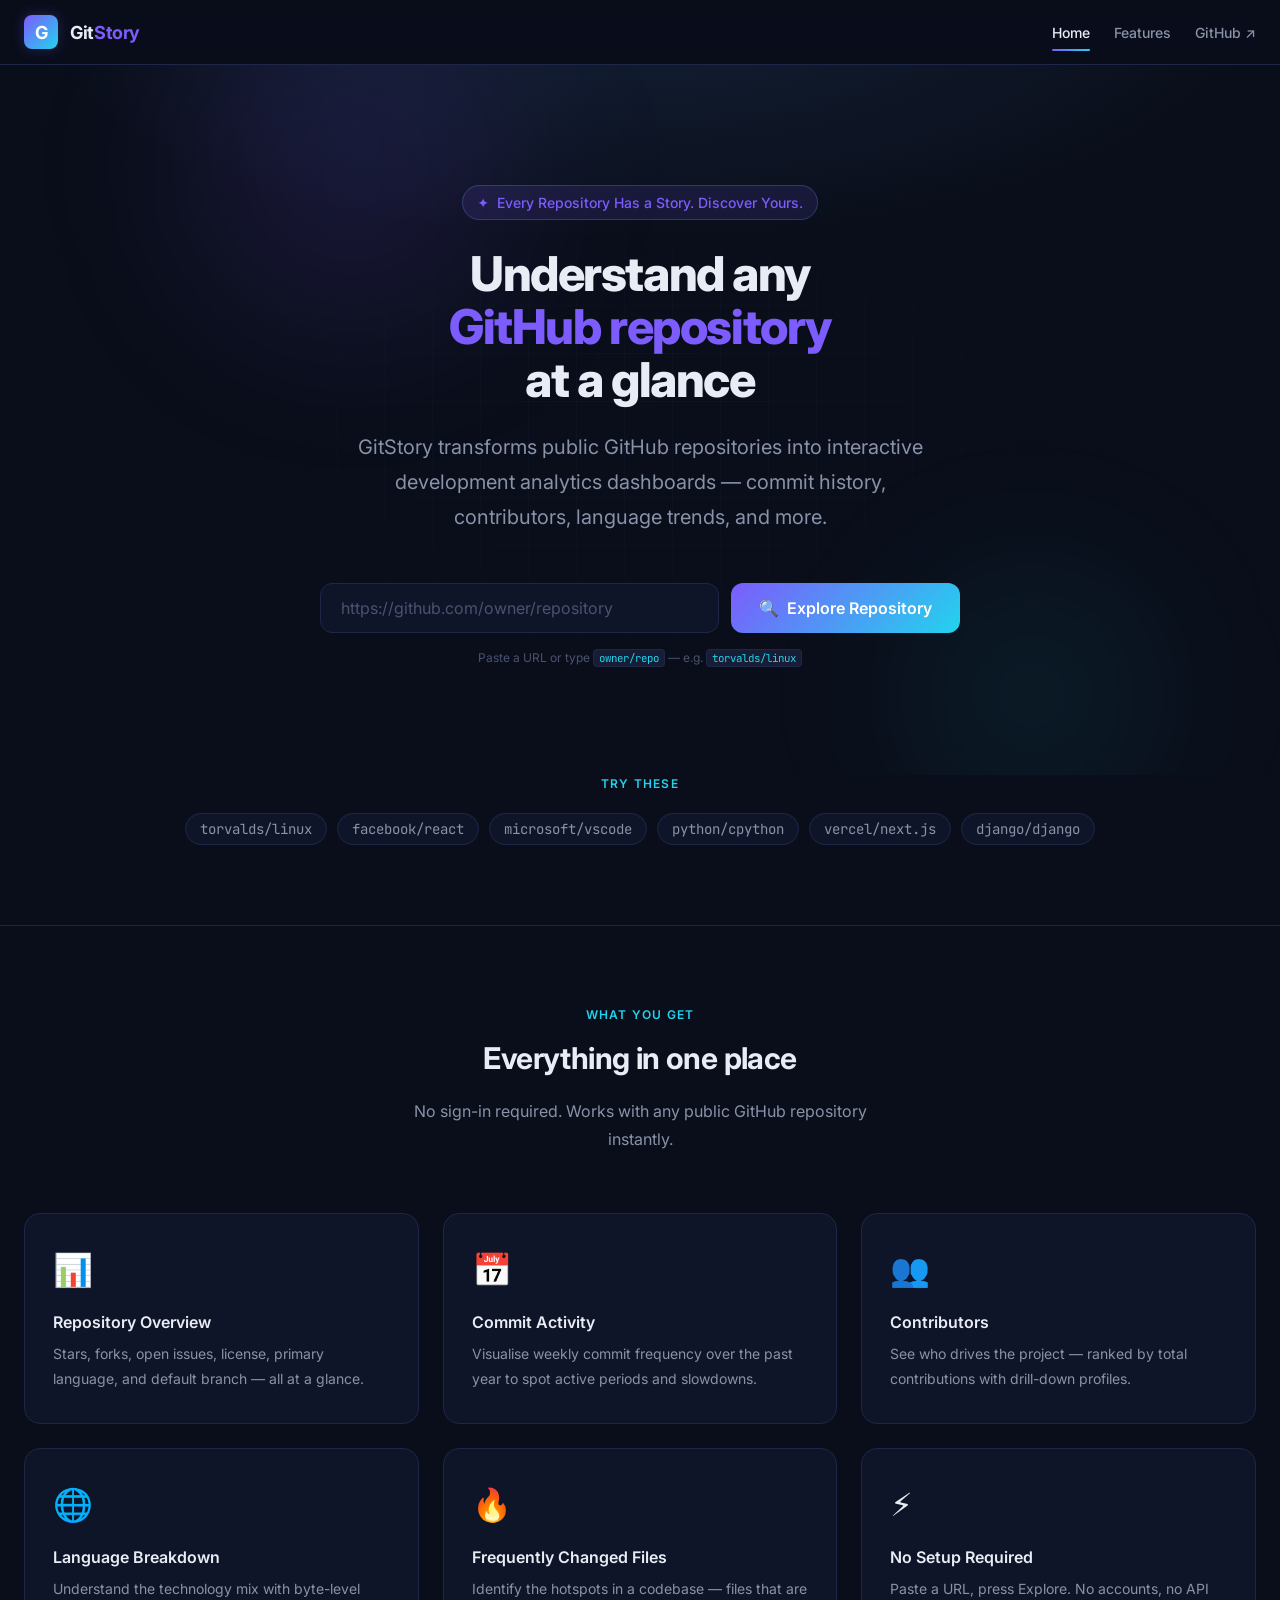
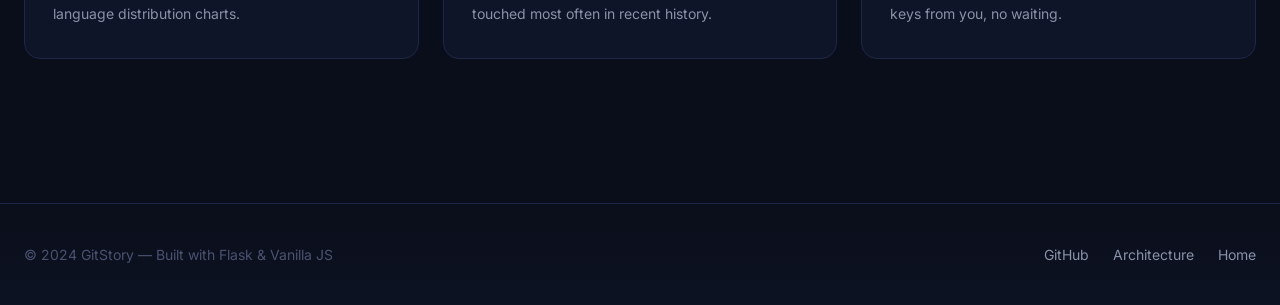
==== commit 5fe37c37: "fix: remove exposed credential from configuration" ====
--- a/gitstory/frontend/index.html
+++ b/gitstory/frontend/index.html
@@ -1,10 +1,12 @@
 <!DOCTYPE html>
 <html lang="en">
+
 <head>
   <meta charset="UTF-8" />
   <meta name="viewport" content="width=device-width, initial-scale=1.0" />
   <title>GitStory — Visual GitHub Repository Explorer</title>
-  <meta name="description" content="GitStory transforms public GitHub repositories into interactive development analytics dashboards. Explore commit history, contributors, languages, and more." />
+  <meta name="description"
+    content="GitStory transforms public GitHub repositories into interactive development analytics dashboards. Explore commit history, contributors, languages, and more." />
 
   <!-- Favicon -->
   <link rel="icon" type="image/svg+xml" href="favicon.svg" />
@@ -30,8 +32,7 @@
       position: absolute;
       inset: 0;
       background:
-        radial-gradient(ellipse 60% 45% at 50% -5%, rgba(124,92,252,0.18) 0%, transparent 60%),
-        radial-gradient(ellipse 40% 30% at 70% 10%, rgba(34,211,238,0.10) 0%, transparent 50%);
+        radial-gradient(ellipse 70% 50% at 50% -10%, rgba(88, 166, 255, 0.12) 0%, transparent 70%);
       pointer-events: none;
     }
 
@@ -41,8 +42,8 @@
       position: absolute;
       inset: 0;
       background-image:
-        linear-gradient(rgba(124,92,252,0.04) 1px, transparent 1px),
-        linear-gradient(90deg, rgba(124,92,252,0.04) 1px, transparent 1px);
+        linear-gradient(rgba(88, 166, 255, 0.04) 1px, transparent 1px),
+        linear-gradient(90deg, rgba(88, 166, 255, 0.04) 1px, transparent 1px);
       background-size: 48px 48px;
       pointer-events: none;
       mask-image: radial-gradient(ellipse 60% 60% at center, black 0%, transparent 70%);
@@ -62,7 +63,7 @@
       font-weight: var(--fw-medium);
       color: var(--color-accent);
       background: var(--color-accent-muted);
-      border: 1px solid rgba(124,92,252,0.25);
+      border: 1px solid rgba(88, 166, 255, 0.25);
       padding: 6px 14px;
       border-radius: var(--radius-full);
       margin-bottom: 28px;
@@ -82,10 +83,7 @@
     }
 
     .hero-title .accent {
-      background: linear-gradient(135deg, var(--color-accent), var(--color-cyan));
-      -webkit-background-clip: text;
-      -webkit-text-fill-color: transparent;
-      background-clip: text;
+      color: var(--color-accent);
     }
 
     .hero-description {
@@ -124,14 +122,18 @@
       transition: border-color var(--transition-fast), box-shadow var(--transition-fast);
     }
 
-    .hero-input::placeholder { color: var(--color-text-muted); }
+    .hero-input::placeholder {
+      color: var(--color-text-muted);
+    }
 
     .hero-input:focus {
       border-color: var(--color-accent);
-      box-shadow: 0 0 0 3px var(--color-accent-muted), 0 0 20px rgba(124,92,252,0.12);
-    }
-
-    .hero-input.error { border-color: var(--color-danger); }
+      box-shadow: 0 0 0 3px var(--color-accent-muted), 0 0 20px rgba(124, 92, 252, 0.12);
+    }
+
+    .hero-input.error {
+      border-color: var(--color-danger);
+    }
 
     .hero-btn {
       padding: 14px 28px;
@@ -154,12 +156,19 @@
     }
 
     .hero-btn:hover {
-      background: linear-gradient(135deg, var(--color-accent-hover), #67e8f9);
-      box-shadow: 0 0 28px rgba(124,92,252,0.35), 0 0 28px rgba(34,211,238,0.2);
-    }
-
-    .hero-btn:active  { transform: translateY(1px); }
-    .hero-btn:disabled { opacity: 0.55; cursor: not-allowed; transform: none; }
+      background: linear-gradient(135deg, #79c0ff, #58a6ff);
+      box-shadow: 0 0 28px rgba(88, 166, 255, 0.35);
+    }
+
+    .hero-btn:active {
+      transform: translateY(1px);
+    }
+
+    .hero-btn:disabled {
+      opacity: 0.55;
+      cursor: not-allowed;
+      transform: none;
+    }
 
     .hero-btn:focus-visible {
       outline: 2px solid var(--color-accent);
@@ -243,13 +252,9 @@
     }
 
     .feature-card:hover {
-      border-color: rgba(124,92,252,0.35);
-      box-shadow: 0 0 24px rgba(124,92,252,0.12), 0 4px 16px rgba(0,0,0,0.3);
-      transform: translateY(-3px);
-    }
-
-    .feature-card:hover::before {
-      opacity: 1;
+      border-color: var(--color-accent);
+      box-shadow: 0 0 24px rgba(88, 166, 255, 0.12);
+      transform: translateY(-2px);
     }
 
     .feature-icon {
@@ -318,7 +323,7 @@
     .hero-orb-1 {
       width: 320px;
       height: 320px;
-      background: rgba(124,92,252,0.12);
+      background: rgba(124, 92, 252, 0.12);
       top: -60px;
       left: 15%;
       animation: float-orb 8s ease-in-out infinite;
@@ -327,15 +332,22 @@
     .hero-orb-2 {
       width: 240px;
       height: 240px;
-      background: rgba(34,211,238,0.08);
+      background: rgba(34, 211, 238, 0.08);
       bottom: -40px;
       right: 10%;
       animation: float-orb 10s ease-in-out infinite reverse;
     }
 
     @keyframes float-orb {
-      0%, 100% { transform: translateY(0); }
-      50% { transform: translateY(-20px); }
+
+      0%,
+      100% {
+        transform: translateY(0);
+      }
+
+      50% {
+        transform: translateY(-20px);
+      }
     }
   </style>
 </head>
@@ -355,15 +367,10 @@
         <li><a href="https://github.com" target="_blank" rel="noopener noreferrer">GitHub ↗</a></li>
       </ul>
 
-      <button
-        class="navbar-toggle"
-        id="nav-toggle"
-        aria-label="Toggle navigation menu"
-        aria-expanded="false"
-        aria-controls="nav-links"
-      >
+      <button class="navbar-toggle" id="nav-toggle" aria-label="Toggle navigation menu" aria-expanded="false"
+        aria-controls="nav-links">
         <svg width="22" height="22" viewBox="0 0 24 24" fill="none" stroke="currentColor" stroke-width="2">
-          <line x1="3" y1="6"  x2="21" y2="6"  />
+          <line x1="3" y1="6" x2="21" y2="6" />
           <line x1="3" y1="12" x2="21" y2="12" />
           <line x1="3" y1="18" x2="21" y2="18" />
         </svg>
@@ -398,16 +405,8 @@
           <form id="explore-form" novalidate aria-label="Explore a repository">
             <div class="hero-input-row">
               <label for="repo-url-input" class="sr-only">GitHub repository URL</label>
-              <input
-                type="url"
-                id="repo-url-input"
-                class="hero-input"
-                placeholder="facebook/react or https://github.com/owner/repo"
-                autocomplete="off"
-                spellcheck="false"
-                aria-required="true"
-                aria-describedby="input-hint input-error"
-              />
+              <input type="url" id="repo-url-input" class="hero-input" placeholder="https://github.com/owner/repository"
+                autocomplete="off" spellcheck="false" aria-required="true" aria-describedby="input-hint input-error" />
               <button type="submit" id="explore-btn" class="hero-btn">
                 <span aria-hidden="true">🔍</span>
                 Explore Repository
@@ -428,12 +427,17 @@
       <div class="container">
         <p class="section-label">Try these</p>
         <div class="examples-row" id="examples-row">
-          <button class="example-chip" data-url="https://github.com/torvalds/linux"       type="button">torvalds/linux</button>
-          <button class="example-chip" data-url="https://github.com/facebook/react"       type="button">facebook/react</button>
-          <button class="example-chip" data-url="https://github.com/microsoft/vscode"     type="button">microsoft/vscode</button>
-          <button class="example-chip" data-url="https://github.com/python/cpython"       type="button">python/cpython</button>
-          <button class="example-chip" data-url="https://github.com/vercel/next.js"       type="button">vercel/next.js</button>
-          <button class="example-chip" data-url="https://github.com/django/django"        type="button">django/django</button>
+          <button class="example-chip" data-url="https://github.com/torvalds/linux"
+            type="button">torvalds/linux</button>
+          <button class="example-chip" data-url="https://github.com/facebook/react"
+            type="button">facebook/react</button>
+          <button class="example-chip" data-url="https://github.com/microsoft/vscode"
+            type="button">microsoft/vscode</button>
+          <button class="example-chip" data-url="https://github.com/python/cpython"
+            type="button">python/cpython</button>
+          <button class="example-chip" data-url="https://github.com/vercel/next.js"
+            type="button">vercel/next.js</button>
+          <button class="example-chip" data-url="https://github.com/django/django" type="button">django/django</button>
         </div>
       </div>
     </section>
@@ -451,19 +455,22 @@
           <article class="feature-card">
             <span class="feature-icon" aria-hidden="true">📊</span>
             <h3 class="feature-title">Repository Overview</h3>
-            <p class="feature-desc">Stars, forks, open issues, license, primary language, and default branch — all at a glance.</p>
+            <p class="feature-desc">Stars, forks, open issues, license, primary language, and default branch — all at a
+              glance.</p>
           </article>
 
           <article class="feature-card">
             <span class="feature-icon" aria-hidden="true">📅</span>
             <h3 class="feature-title">Commit Activity</h3>
-            <p class="feature-desc">Visualise weekly commit frequency over the past year to spot active periods and slowdowns.</p>
+            <p class="feature-desc">Visualise weekly commit frequency over the past year to spot active periods and
+              slowdowns.</p>
           </article>
 
           <article class="feature-card">
             <span class="feature-icon" aria-hidden="true">👥</span>
             <h3 class="feature-title">Contributors</h3>
-            <p class="feature-desc">See who drives the project — ranked by total contributions with drill-down profiles.</p>
+            <p class="feature-desc">See who drives the project — ranked by total contributions with drill-down profiles.
+            </p>
           </article>
 
           <article class="feature-card">
@@ -475,7 +482,8 @@
           <article class="feature-card">
             <span class="feature-icon" aria-hidden="true">🔥</span>
             <h3 class="feature-title">Frequently Changed Files</h3>
-            <p class="feature-desc">Identify the hotspots in a codebase — files that are touched most often in recent history.</p>
+            <p class="feature-desc">Identify the hotspots in a codebase — files that are touched most often in recent
+              history.</p>
           </article>
 
           <article class="feature-card">
@@ -519,4 +527,5 @@
     });
   </script>
 </body>
-</html>
+
+</html>
